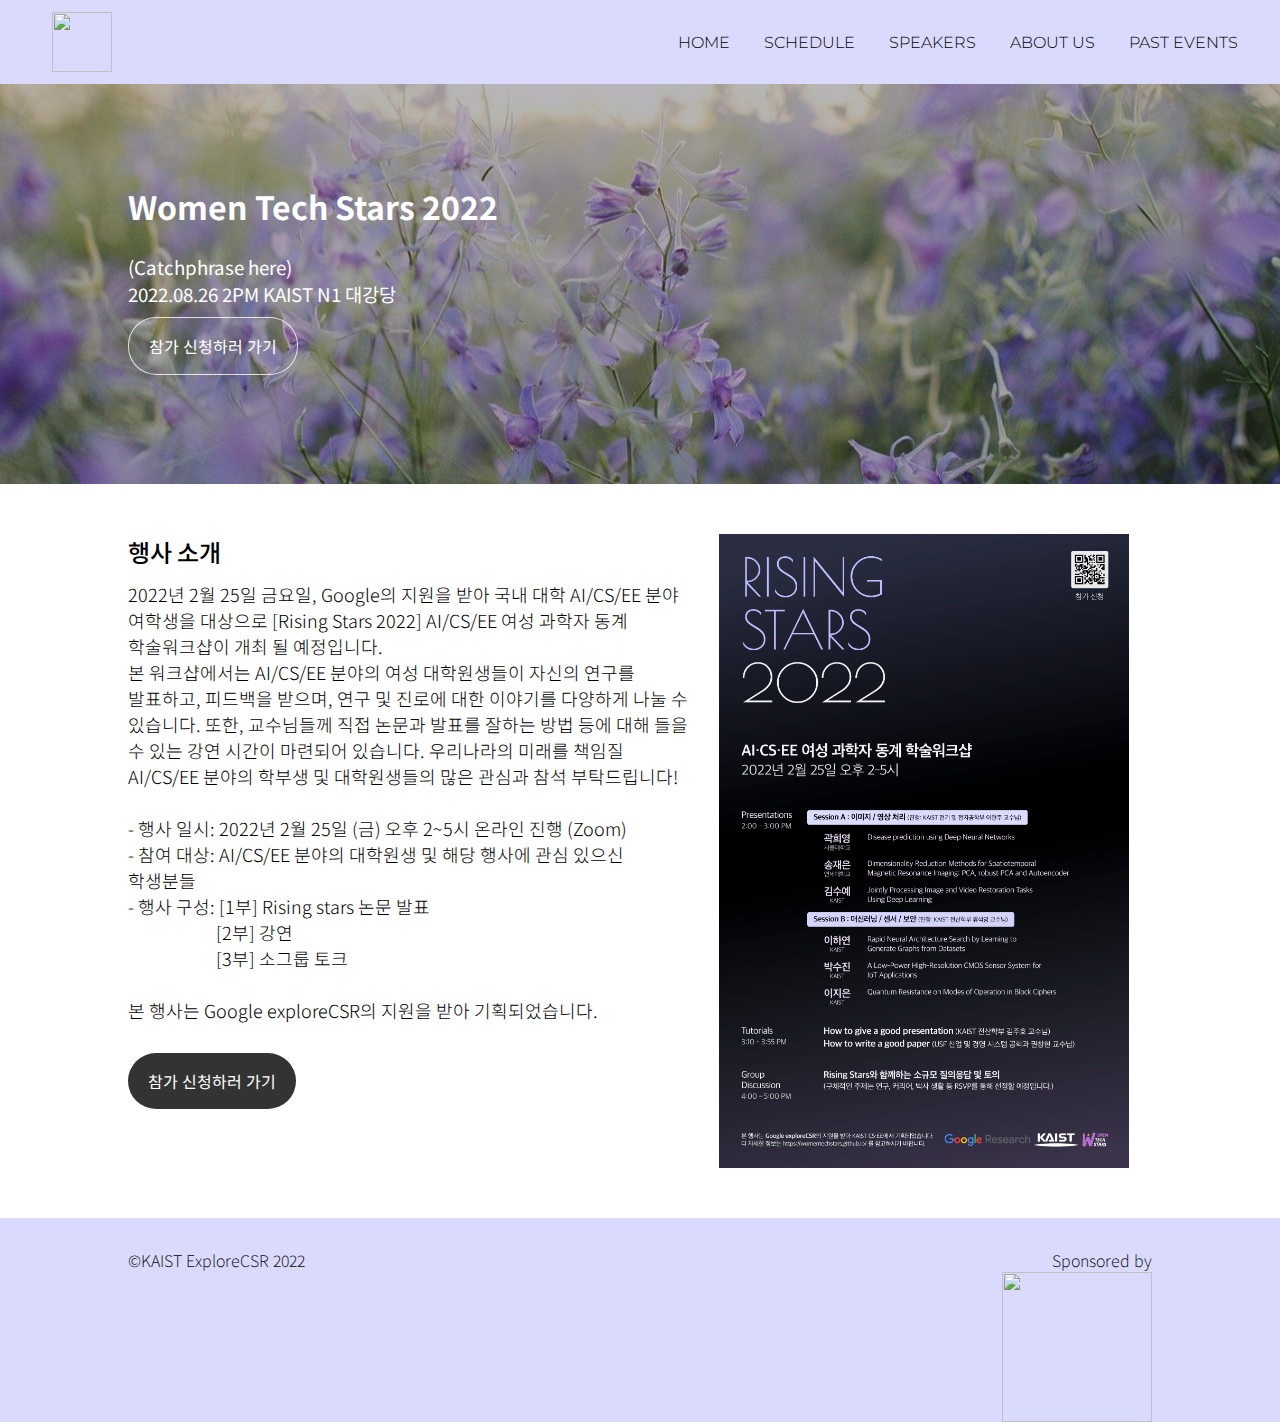
==== index.html @ fede543a "Website semifinal" ====
<head>
	<title>Women Tech Stars 2022 :: KAIST ExploreCSR</title>
	<meta charset="utf-8" />
	<link rel="preconnect" href="https://fonts.googleapis.com" />
	<link rel="preconnect" href="https://fonts.gstatic.com" crossorigin />
	<link
		href="https://fonts.googleapis.com/css2?family=Noto+Sans+KR:wght@300;400;500;900&display=swap"
		rel="stylesheet"
	/>
	<link
		href="https://fonts.googleapis.com/css2?family=Montserrat:wght@300&display=swap"
		rel="stylesheet"
	/>
	<link
		rel="stylesheet"
		href="//use.fontawesome.com/releases/v5.0.7/css/all.css"
	/>
	<meta
		name="viewport"
		content="width=device-width, initial-scale=1, viewport-fit=cover"
	/>
	<meta
		name="description"
		content="Women Tech Stars 2022 :: KAIST ExploreCSR"
	/>
	<link href="style.css" type="text/css" rel="stylesheet" />
</head>

<body>
	<div id="navigation">
		<a href="index.html"
			><img id="home-logo" src="images/logo-whitebg.png"
		/></a>
		<div id="nav-hamburger" onclick="onClickNavButton()">MENU</div>
		<div id="nav-container">
			<a href="index.html" class="nav-item">HOME</a>
			<a href="schedule.html" class="nav-item">SCHEDULE</a>
			<a href="panelists.html" class="nav-item">SPEAKERS</a>
			<a href="about.html" class="nav-item">ABOUT US</a>
			<a href="past.html" class="nav-item">PAST EVENTS</a>
		</div>
	</div>

	<div id="banner">
		<div class="wrapper">
			<div id="inner">
				<h1 style="margin-bottom: 24px">Women Tech Stars 2022</h1>
				<h3>(Catchphrase here)</h3>
				<h3>2022.08.26 2PM KAIST N1 대강당</h4>
				<a
					href="https://docs.google.com/forms/d/e/1FAIpQLSfsxDx7DHjMn0LiwJmzTZGgYs57cMsoDGLiiD-I-JLkEVSkqA/viewform"
					target="blank"
					><button class="button-white">참가 신청하러 가기</button></a
				>
			</div>
		</div>
	</div>

	<main>
		<div id="main">
			<div id="intro" class="infobox">
				<div class="box-title" style="margin-top: 0">행사 소개</div>
				<div>
					2022년 2월 25일 금요일, Google의 지원을 받아 국내 대학 AI/CS/EE 분야
					여학생을 대상으로 [Rising Stars 2022] AI/CS/EE 여성 과학자 동계
					학술워크샵이 개최 될 예정입니다. <br />
					본 워크샵에서는 AI/CS/EE 분야의 여성 대학원생들이 자신의 연구를
					발표하고, 피드백을 받으며, 연구 및 진로에 대한 이야기를 다양하게 나눌
					수 있습니다. 또한, 교수님들께 직접 논문과 발표를 잘하는 방법 등에 대해
					들을 수 있는 강연 시간이 마련되어 있습니다. 우리나라의 미래를 책임질
					AI/CS/EE 분야의 학부생 및 대학원생들의 많은 관심과 참석 부탁드립니다!
					<br /><br />
					- 행사 일시: 2022년 2월 25일 (금) 오후 2~5시 온라인 진행 (Zoom)<br />
					- 참여 대상: AI/CS/EE 분야의 대학원생 및 해당 행사에 관심 있으신
					학생분들<br />
					- 행사 구성: [1부] Rising stars 논문 발표<br />
					&nbsp;&nbsp;&nbsp;&nbsp;&nbsp;&nbsp;&nbsp;&nbsp;&nbsp;&nbsp;&nbsp;&nbsp;&nbsp;&nbsp;&nbsp;&nbsp;
					&nbsp;&nbsp;&nbsp;&nbsp;&nbsp;[2부] 강연<br />
					&nbsp;&nbsp;&nbsp;&nbsp;&nbsp;&nbsp;&nbsp;&nbsp;&nbsp;&nbsp;&nbsp;&nbsp;&nbsp;&nbsp;&nbsp;&nbsp;
					&nbsp;&nbsp;&nbsp;&nbsp;&nbsp;[3부] 소그룹 토크<br /><br />
					본 행사는 Google exploreCSR의 지원을 받아 기획되었습니다.
				</div>

				<a
					href="https://docs.google.com/forms/d/e/1FAIpQLSfsxDx7DHjMn0LiwJmzTZGgYs57cMsoDGLiiD-I-JLkEVSkqA/viewform"
					target="blank"
					><button class="button-dark" id="main-button">
						참가 신청하러 가기
					</button></a
				>
			</div>
			<div>
				<img id="poster" src="images/ExploreCSR_Final_Poster.png" />
			</div>
		</div>
	</main>

	<footer>
		<div id="footer-left">
			<div>©KAIST ExploreCSR 2022</div>
			<!-- <div>Facebook</div> -->
		</div>
		<div id="footer-right">
			Sponsored by <br />
			<img src="images/googleResearch.png" style="width: 150px; height: auto" />
		</div>
	</footer>

	<script src="interaction.js"></script>
</body>
---- style.css ----
* {
	margin: 0;
	padding: 0;
	word-break: keep-all;
}

body {
	color: black;
	font-family: "Noto Sans KR", sans-serif;
	background: #dadafe;
}

button {
	background-image: none;
	background-color: none;
	border: none;
	font-family: "Noto Sans KR", sans-serif;

	font-size: 16px;
	font-weight: 500px;
	padding: 16px 20px;
	border-radius: 28px;
	cursor: pointer;
	margin: 10px 0;
}

.button-white {
	border: rgba(255, 255, 255, 0.8) solid 1px;
	background-color: rgba(255, 255, 255, 0.05);
	color: white;
	transition: all ease-in-out 0.3s;
}

.button-white:hover {
	background-color: rgba(255, 255, 255, 0.2);
	transition: all ease-in-out 0.3s;
}

.button-dark {
	background-color: rgba(0, 0, 0, 0.8);
	color: white;
	transition: all ease-in-out 0.3s;
}

.button-dark:hover {
	background-color: rgba(0, 0, 0, 0.6);
	transition: all ease-in-out 0.3s;
}

#navigation {
	display: flex;
	justify-content: space-between;
	background-color: #dadafe;
	color: black;
	align-items: center;
	padding: 12px;
	height: 60px;
	position: sticky;
	top: 0;
	font-family: "Montserrat";
}

#home-logo {
	width: 60px;
	height: auto;
	margin-left: 40px;
}

a.nav-item {
	text-decoration: none;
	color: black;
	font-weight: 300;
	font-size: 16px;
	margin-right: 30px;
	transition: all ease-in-out 0.3s;
}

a.nav-item:hover {
	border-bottom: thistle solid 1px;
}

#banner {
	width: 100%;
	height: 400px;
	background-image: url("images/banner.jpg");
	background-repeat: no-repeat;
	background-size: cover;
	background-position: center;

	color: white;
	display: flex;
	align-items: center;
	justify-content: flex-start;
}

#banner .wrapper {
	width: 100%;
	height: 100%;
	background-color: #0202024a;
}

#inner {
	max-width: 1024px;
	height: 100%;
	margin: 0 auto;
	display: flex;
	flex-direction: column;
	justify-content: center;
}

#banner h4,
#banner h3 {
	font-weight: 400;
}

main {
	padding: 50px 0; /* Footer height */
	margin: 0 auto;
	width: 100%;
	background-color: white;
	color: black;
}

#main,
#schedule,
#about,
#speakers {
	max-width: 1024px;
	width: 80%;
	margin: 0 auto;
}

#nav-hamburger {
	display: none;
}

#main {
	display: grid;
	grid-template-columns: 55% 40%;
	column-gap: 28px;
}

#poster {
	width: 100%;
	height: auto;
}

@media screen and (max-width: 768px) {
	/*Navigation*/

	#navigation {
		display: flex;
		justify-content: space-between;
		height: 50px;
	}

	#home-logo {
		width: 60px;
		height: auto;
		margin-left: 12px;
	}

	#nav-hamburger {
		display: block;
		margin-right: 12px;
		cursor: pointer;
		color: white;
	}

	#nav-container {
		background-color: #020202;
		display: none;
		position: absolute;
		top: 74px;
		right: 0;
		flex-direction: column;
		box-shadow: rgba(0, 0, 0, 0.3) 0px 10px 10px;
	}

	#nav-container a {
		display: block;
		text-align: right;
		padding: 12px;
		margin: 0 4px;
		font-size: 16px;
	}

	#main {
		display: grid;
		grid-template-columns: 1fr;
		row-gap: 24px;
	}

	#main,
	#schedule,
	#about {
		width: 90%;
	}
}

footer {
	width: 80%;
	height: 100px;
	display: flex;
	padding: 10px 10%;
	justify-content: space-between;
	font-weight: 200;
	background-color: #dadafe;
}

#footer-left {
	margin-top: 20px;
	text-align: left;
}

#footer-right {
	margin-top: 20px;
	text-align: right;
}

@media screen and (max-width: 768px) {
	footer {
		width: 80%;
		display: block;
		padding: 10px 10%;
		justify-content: space-between;
	}

	#footer-left {
		margin-top: 8px;
		text-align: left;
	}

	#footer-right {
		margin-top: 8px;
		text-align: left;
	}
}

#intro {
	font-size: 18px;
	font-weight: 300;
}

.box-title {
	font-weight: 500;
	font-size: 24px;
	margin: 12px 0;
}

#main-button {
	margin-top: 30px;
}

/*General Pages*/

.page-title {
	font-weight: 500;
	font-size: 32px;

	color: #9d56e5;
	width: 100%;
	padding: 10px 0;
}

.page-title-text {
	margin: 10px auto;
	max-width: 1024px;
	width: 80%;
}

@media screen and (max-width: 768px) {
	.page-title {
		font-size: 24px;
	}
}

/*Schedule page*/

#session-wrapper {
	display: grid;
	grid-template-columns: 50% 50%;
}

#schedule {
	background-color: white;
	color: black;
	padding: 28px 16px;
}

table {
	line-height: 2;
	font-size: 18px;
	width: 100%;
	border-collapse: collapse;
	color: black;
}

thead {
	font-weight: 500;
}

tbody {
	font-weight: 300;
	text-align: center;
}

td {
	border: 1px solid black;
}

.name {
	font-size: 20px;
	font-weight: 500;
}
.title {
	font-size: 16px;
}

table {
	margin-top: 16px;
}

@media screen and (max-width: 768px) {
	table {
		font-size: 14px;
	}

	td {
		padding: 3px;
	}

	.name {
		font-size: 14px;
		font-weight: 500;
	}
	.title {
		font-size: 12px;
	}
}

.time-range {
	font-weight: 300;
}

.session-title {
	background-color: #dadafe;
	color: black;
	font-size: 16px;
	padding: 4px 8px;
	border-radius: 4px;
}

.session-info {
	font-size: 12px;
	font-weight: 300;
}

.session {
	padding: 0 12px;
	margin-bottom: 20px;
}

.session-presentation,
.tutorial-presentation {
	border: #dadafe solid 1px;
	border-radius: 4px;
	margin-top: 8px;
	padding: 8px;
}

.presenter {
	display: grid;
	grid-template-columns: 70px auto;
	grid-template-rows: auto auto;
	margin-bottom: 8px;
}

.presenter-name {
	grid-row-start: 1;
	grid-row-end: 3;
	font-size: 20px;
	font-weight: 500;
	align-self: center;
}

.presenter-affil,
.presenter-reserach {
	font-size: 12px;
	font-weight: 300;
	color: gray;
}

.tutorial-presentation .presenter-affil {
	grid-row-start: 1;
	grid-row-end: 3;
	align-self: flex-end;
	margin-bottom: 4px;
}

.tutorial-presentation {
	margin-top: 0;
	margin-bottom: 12px;
}

#tutorials {
	padding: 0 12px;
	padding: 0 12px;
	padding: 0 12px;
	margin-bottom: 20px;
}

.p-title {
	font-size: 16px;
	font-weight: 300;
}

.d-title {
	font-size: 20px;
	font-weight: 500;
	padding: 0 12px;
}

@media screen and (max-width: 1150px) {
	#session-wrapper {
		display: grid;
		grid-template-columns: 1fr;
		grid-template-rows: auto auto;
	}
}

@media screen and (max-width: 768px) {
	#schedule {
		display: grid;
		padding: 0px 8px;
		grid-template-columns: 1fr;
		place-items: center;
	}

	.session,
	#tutorials {
		padding: 0;
		width: 100%;
	}

	.time {
		margin-bottom: 20px;
		text-align: center;
	}

	.d-title {
		font-size: 20px;
		text-align: center;
	}
}

/* Panelists Page */

.panel-wrapper {
	display: flex;
	flex-wrap: wrap;
	width: 100%;
}

.panel-format {
	box-shadow: 0px 0px 16px 0px rgba(0, 0, 0, 0.2);
	padding: 32px;
	border-radius: 5px;
	margin: 12px 16px;
	display: grid;

	grid-template-columns: 100px 1fr;
	column-gap: 16px;
	row-gap: 16px;
	max-width: 600px;

	margin: 32px auto;
}

.panel-format .info {
	font-size: 12px;
	font-weight: 500;
	color: gray;
	text-align: right;
	align-self: center;
}

.panel-image {
	height: 200px;
	width: 200px;
	background-size: cover;
	border-radius: 100%;
	margin: 8px auto;
}

.panel-job {
	list-style-position: inside;
}

.panel-titlebox {
	grid-column-start: 1;
	grid-column-end: 3;
	justify-self: center;
	justify-content: center;
}

.panel-tag-wrapper {
	grid-column-start: 1;
	grid-column-end: 3;
	justify-self: center;
	justify-content: center;
	display: flex;
	flex-wrap: wrap;
}

.panel-tag {
	padding: 4px 12px;
	background-color: #dadafe;
	margin: 8px 8px 0;
	border-radius: 20px;
}

.panel-basicinfo {
	display: flex;
	align-items: center;
}

.panel-name {
	font-weight: 500;
	font-size: 20px;
	margin-right: 20px;
}

.panel-message {
	grid-column-start: 1;
	grid-column-end: 3;
	text-align: center;
	font-size: 20px;
	font-weight: 200;
	padding: 24px;
	font-style: italic;
}

@media screen and (max-width: 768px) {
	.panel-format {
		grid-template-columns: 100%;
		row-gap: 16px;
		max-width: 600px;
	}

	.panel-format * {
		grid-column: 1;
	}
	.panel-format .info {
		text-align: left;
		align-self: center;
	}
}

/* About us page */

.subtitle {
	font-weight: 500;
	font-size: 24px;
	margin-top: 16px;
}

.teams {
	font-weight: 500;
	font-size: 18px;
	margin-top: 8px;
}

.member-wrapper {
	display: flex;
	flex-wrap: wrap;
}

.member {
	font-size: 16px;
	margin: 24px 36px;
	margin-left: 0;
	text-align: center;
	border: 1px solid #dadafe;
	padding: 24px;
	border-radius: 12px;
}

.member-image {
	width: 200px;
	height: 200px;
	background-size: cover;
	background-position: center;
	background-repeat: no-repeat;
	border-radius: 100%;
}

.member-name {
	font-size: 18px;
	font-weight: 500;
	margin: 16px 0;
}
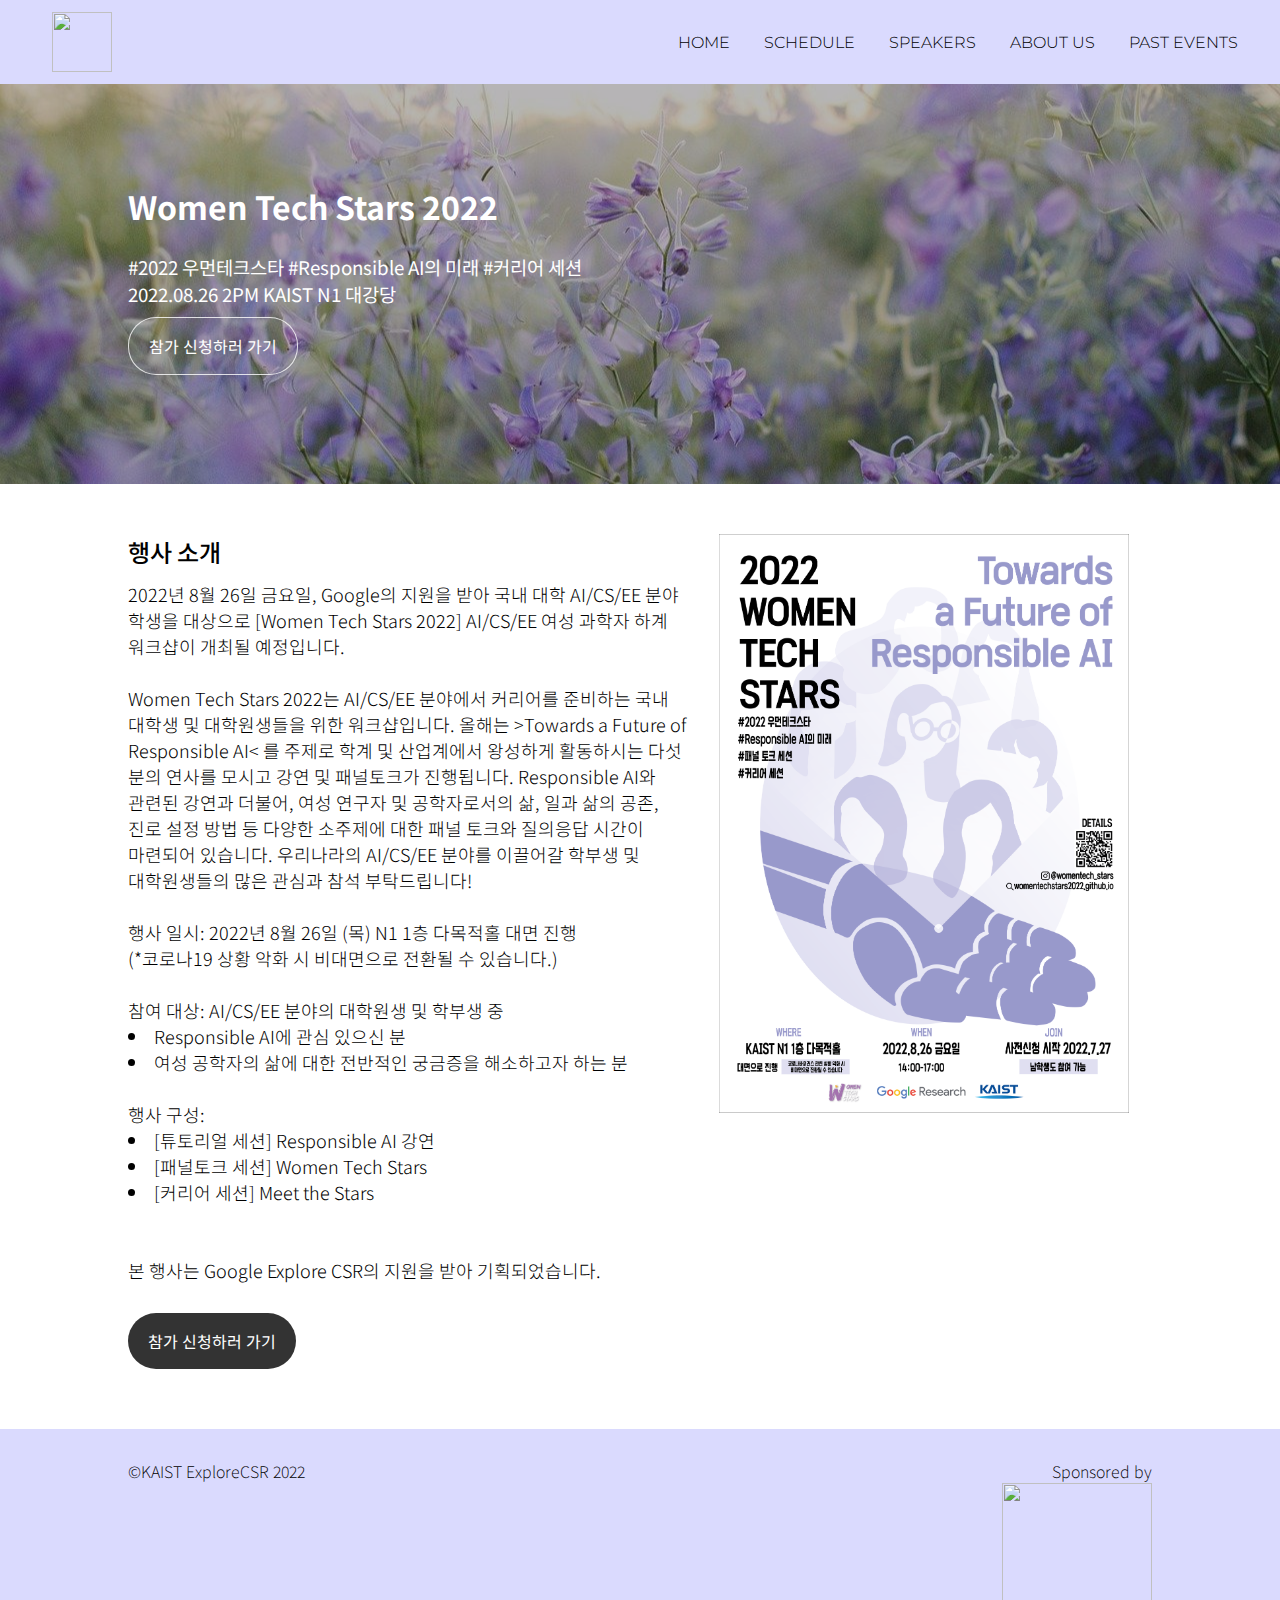
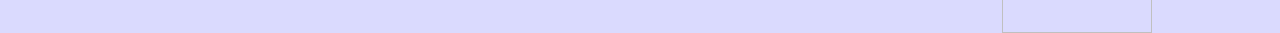
==== commit 8953a127: "Update content" ====
--- a/index.html
+++ b/index.html
@@ -45,10 +45,10 @@
 		<div class="wrapper">
 			<div id="inner">
 				<h1 style="margin-bottom: 24px">Women Tech Stars 2022</h1>
-				<h3>(Catchphrase here)</h3>
+				<h3>#2022 우먼테크스타 #Responsible AI의 미래 #커리어 세션</h3>
 				<h3>2022.08.26 2PM KAIST N1 대강당</h4>
 				<a
-					href="https://docs.google.com/forms/d/e/1FAIpQLSfsxDx7DHjMn0LiwJmzTZGgYs57cMsoDGLiiD-I-JLkEVSkqA/viewform"
+					href="https://docs.google.com/forms/d/e/1FAIpQLScc_BqpZu6fymMEt4XFqSOQVyRVrcME_x2HJW0qd6ZwgBFG1A/viewform"
 					target="blank"
 					><button class="button-white">참가 신청하러 가기</button></a
 				>
@@ -61,28 +61,31 @@
 			<div id="intro" class="infobox">
 				<div class="box-title" style="margin-top: 0">행사 소개</div>
 				<div>
-					2022년 2월 25일 금요일, Google의 지원을 받아 국내 대학 AI/CS/EE 분야
-					여학생을 대상으로 [Rising Stars 2022] AI/CS/EE 여성 과학자 동계
-					학술워크샵이 개최 될 예정입니다. <br />
-					본 워크샵에서는 AI/CS/EE 분야의 여성 대학원생들이 자신의 연구를
-					발표하고, 피드백을 받으며, 연구 및 진로에 대한 이야기를 다양하게 나눌
-					수 있습니다. 또한, 교수님들께 직접 논문과 발표를 잘하는 방법 등에 대해
-					들을 수 있는 강연 시간이 마련되어 있습니다. 우리나라의 미래를 책임질
-					AI/CS/EE 분야의 학부생 및 대학원생들의 많은 관심과 참석 부탁드립니다!
+					2022년 8월 26일 금요일, Google의 지원을 받아 국내 대학 AI/CS/EE 분야 학생을 대상으로 [Women Tech Stars 2022] AI/CS/EE 여성 과학자 하계 워크샵이 개최될 예정입니다.
+					
+					<br /><br />Women Tech Stars 2022는 AI/CS/EE 분야에서 커리어를 준비하는 국내 대학생 및 대학원생들을 위한 워크샵입니다. 올해는 &gt;Towards a Future of Responsible AI&lt; 를 주제로 학계 및 산업계에서 왕성하게 활동하시는 다섯 분의 연사를 모시고 강연 및 패널토크가 진행됩니다. Responsible AI와 관련된 강연과 더불어, 여성 연구자 및 공학자로서의 삶, 일과 삶의 공존, 진로 설정 방법 등 다양한 소주제에 대한 패널 토크와 질의응답 시간이 마련되어 있습니다. 우리나라의 AI/CS/EE 분야를 이끌어갈 학부생 및 대학원생들의 많은 관심과 참석 부탁드립니다!
 					<br /><br />
-					- 행사 일시: 2022년 2월 25일 (금) 오후 2~5시 온라인 진행 (Zoom)<br />
-					- 참여 대상: AI/CS/EE 분야의 대학원생 및 해당 행사에 관심 있으신
-					학생분들<br />
-					- 행사 구성: [1부] Rising stars 논문 발표<br />
-					&nbsp;&nbsp;&nbsp;&nbsp;&nbsp;&nbsp;&nbsp;&nbsp;&nbsp;&nbsp;&nbsp;&nbsp;&nbsp;&nbsp;&nbsp;&nbsp;
-					&nbsp;&nbsp;&nbsp;&nbsp;&nbsp;[2부] 강연<br />
-					&nbsp;&nbsp;&nbsp;&nbsp;&nbsp;&nbsp;&nbsp;&nbsp;&nbsp;&nbsp;&nbsp;&nbsp;&nbsp;&nbsp;&nbsp;&nbsp;
-					&nbsp;&nbsp;&nbsp;&nbsp;&nbsp;[3부] 소그룹 토크<br /><br />
-					본 행사는 Google exploreCSR의 지원을 받아 기획되었습니다.
+					행사 일시: 2022년 8월 26일 (목) N1 1층 다목적홀 대면 진행 <br />(*코로나19 상황 악화 시 비대면으로 전환될 수 있습니다.) 
+					<br /><br />
+					참여 대상: AI/CS/EE 분야의 대학원생 및 학부생 중
+					<ul style="list-style-position:inside;">
+						<li>Responsible AI에 관심 있으신 분</li>
+						<li>여성 공학자의 삶에 대한 전반적인 궁금증을 해소하고자 하는 분</li>
+					</ul><br />
+					행사 구성:
+					<ul style="list-style-position:inside;">
+						<li>[튜토리얼 세션] Responsible AI 강연</li>
+						<li>[패널토크 세션] Women Tech Stars</li>
+						<li>[커리어 세션] Meet the Stars</li>
+					</ul>
+
+					<br /><br />
+					본 행사는 Google Explore CSR의 지원을 받아 기획되었습니다.
+				
 				</div>
 
 				<a
-					href="https://docs.google.com/forms/d/e/1FAIpQLSfsxDx7DHjMn0LiwJmzTZGgYs57cMsoDGLiiD-I-JLkEVSkqA/viewform"
+					href="https://docs.google.com/forms/d/e/1FAIpQLScc_BqpZu6fymMEt4XFqSOQVyRVrcME_x2HJW0qd6ZwgBFG1A/viewform"
 					target="blank"
 					><button class="button-dark" id="main-button">
 						참가 신청하러 가기
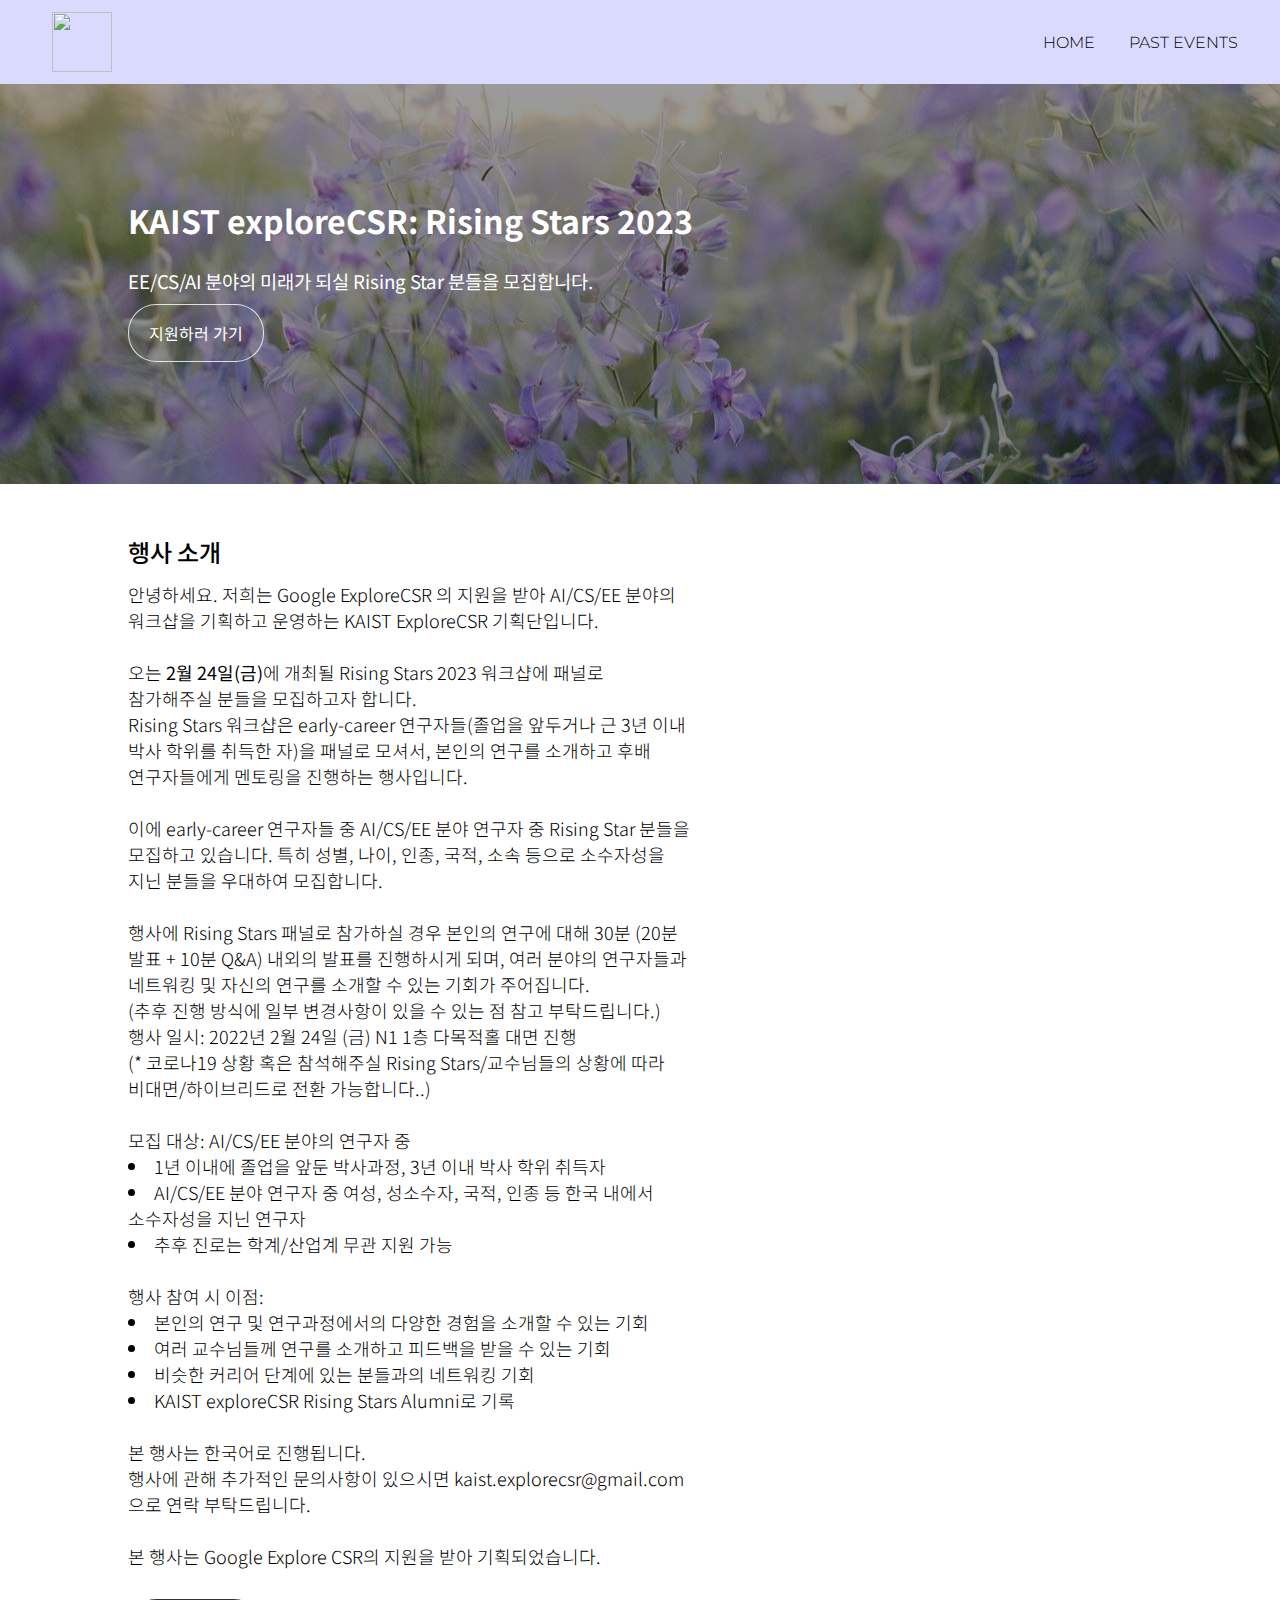
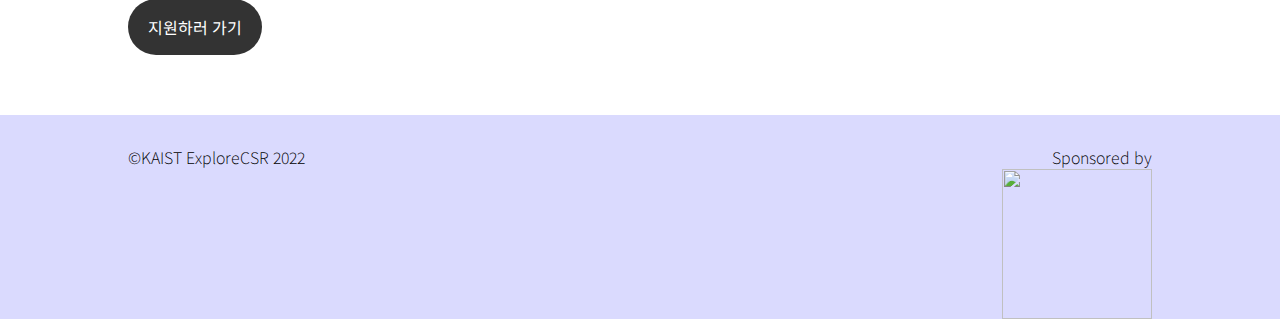
==== commit 309240c5: "Recruit form" ====
--- a/index.html
+++ b/index.html
@@ -5,38 +5,25 @@
 	<link rel="preconnect" href="https://fonts.gstatic.com" crossorigin />
 	<link
 		href="https://fonts.googleapis.com/css2?family=Noto+Sans+KR:wght@300;400;500;900&display=swap"
-		rel="stylesheet"
-	/>
+		rel="stylesheet" />
 	<link
 		href="https://fonts.googleapis.com/css2?family=Montserrat:wght@300&display=swap"
-		rel="stylesheet"
-	/>
-	<link
-		rel="stylesheet"
-		href="//use.fontawesome.com/releases/v5.0.7/css/all.css"
-	/>
-	<meta
-		name="viewport"
-		content="width=device-width, initial-scale=1, viewport-fit=cover"
-	/>
-	<meta
-		name="description"
-		content="Women Tech Stars 2022 :: KAIST ExploreCSR"
-	/>
+		rel="stylesheet" />
+	<link rel="stylesheet" href="//use.fontawesome.com/releases/v5.0.7/css/all.css" />
+	<meta name="viewport" content="width=device-width, initial-scale=1, viewport-fit=cover" />
+	<meta name="description" content="Women Tech Stars 2022 :: KAIST ExploreCSR" />
 	<link href="style.css" type="text/css" rel="stylesheet" />
 </head>
 
 <body>
 	<div id="navigation">
-		<a href="index.html"
-			><img id="home-logo" src="images/logo-whitebg.png"
-		/></a>
+		<a href="index.html"><img id="home-logo" src="images/logo-whitebg.png" /></a>
 		<div id="nav-hamburger" onclick="onClickNavButton()">MENU</div>
 		<div id="nav-container">
 			<a href="index.html" class="nav-item">HOME</a>
-			<a href="schedule.html" class="nav-item">SCHEDULE</a>
+			<!-- <a href="schedule.html" class="nav-item">SCHEDULE</a>
 			<a href="panelists.html" class="nav-item">SPEAKERS</a>
-			<a href="about.html" class="nav-item">ABOUT US</a>
+			<a href="about.html" class="nav-item">ABOUT US</a> -->
 			<a href="past.html" class="nav-item">PAST EVENTS</a>
 		</div>
 	</div>
@@ -44,13 +31,12 @@
 	<div id="banner">
 		<div class="wrapper">
 			<div id="inner">
-				<h1 style="margin-bottom: 24px">Women Tech Stars 2022</h1>
-				<h3>#2022 우먼테크스타 #Responsible AI의 미래 #커리어 세션</h3>
-				<h3>2022.08.26 2PM KAIST N1 대강당</h4>
+				<h1 style="margin-bottom: 24px">KAIST exploreCSR: Rising Stars 2023</h1>
+				<h3>EE/CS/AI 분야의 미래가 되실 Rising Star 분들을 모집합니다.</h3>
 				<a
-					href="https://docs.google.com/forms/d/e/1FAIpQLScc_BqpZu6fymMEt4XFqSOQVyRVrcME_x2HJW0qd6ZwgBFG1A/viewform"
+					href="https://docs.google.com/forms/d/e/1FAIpQLScnqf37rNKDhEH9GFgbvN8Us3t_uQ9ixOINNMpo739LPHUvnw/viewform"
 					target="blank"
-					><button class="button-white">참가 신청하러 가기</button></a
+					><button class="button-white">지원하러 가기</button></a
 				>
 			</div>
 		</div>
@@ -61,39 +47,53 @@
 			<div id="intro" class="infobox">
 				<div class="box-title" style="margin-top: 0">행사 소개</div>
 				<div>
-					2022년 8월 26일 금요일, Google의 지원을 받아 국내 대학 AI/CS/EE 분야 학생을 대상으로 [Women Tech Stars 2022] AI/CS/EE 여성 과학자 하계 워크샵이 개최될 예정입니다.
-					
-					<br /><br />Women Tech Stars 2022는 AI/CS/EE 분야에서 커리어를 준비하는 국내 대학생 및 대학원생들을 위한 워크샵입니다. 올해는 &gt;Towards a Future of Responsible AI&lt; 를 주제로 학계 및 산업계에서 왕성하게 활동하시는 다섯 분의 연사를 모시고 강연 및 패널토크가 진행됩니다. Responsible AI와 관련된 강연과 더불어, 여성 연구자 및 공학자로서의 삶, 일과 삶의 공존, 진로 설정 방법 등 다양한 소주제에 대한 패널 토크와 질의응답 시간이 마련되어 있습니다. 우리나라의 AI/CS/EE 분야를 이끌어갈 학부생 및 대학원생들의 많은 관심과 참석 부탁드립니다!
-					<br /><br />
-					행사 일시: 2022년 8월 26일 (목) N1 1층 다목적홀 대면 진행 <br />(*코로나19 상황 악화 시 비대면으로 전환될 수 있습니다.) 
-					<br /><br />
-					참여 대상: AI/CS/EE 분야의 대학원생 및 학부생 중
-					<ul style="list-style-position:inside;">
-						<li>Responsible AI에 관심 있으신 분</li>
-						<li>여성 공학자의 삶에 대한 전반적인 궁금증을 해소하고자 하는 분</li>
-					</ul><br />
-					행사 구성:
-					<ul style="list-style-position:inside;">
-						<li>[튜토리얼 세션] Responsible AI 강연</li>
-						<li>[패널토크 세션] Women Tech Stars</li>
-						<li>[커리어 세션] Meet the Stars</li>
+					안녕하세요. 저희는 Google ExploreCSR 의 지원을 받아 AI/CS/EE 분야의 워크샵을 기획하고
+					운영하는 KAIST ExploreCSR 기획단입니다.
+
+					<br /><br />오는 <strong>2월 24일(금)</strong>에 개최될 Rising Stars 2023 워크샵에 패널로
+					참가해주실 분들을 모집하고자 합니다. <br />Rising Stars 워크샵은 early-career
+					연구자들(졸업을 앞두거나 근 3년 이내 박사 학위를 취득한 자)을 패널로 모셔서, 본인의 연구를
+					소개하고 후배 연구자들에게 멘토링을 진행하는 행사입니다. <br /><br />
+
+					이에 early-career 연구자들 중 AI/CS/EE 분야 연구자 중 Rising Star 분들을 모집하고
+					있습니다. 특히 성별, 나이, 인종, 국적, 소속 등으로 소수자성을 지닌 분들을 우대하여
+					모집합니다.  <br /><br />
+					행사에 Rising Stars 패널로 참가하실 경우 본인의 연구에 대해 30분 (20분 발표 + 10분 Q&A)
+					내외의 발표를 진행하시게 되며, 여러 분야의 연구자들과 네트워킹 및 자신의 연구를 소개할 수
+					있는 기회가 주어집니다.
+					<br />(추후 진행 방식에 일부 변경사항이 있을 수 있는 점 참고 부탁드립니다.) 행사 일시:
+					2022년 2월 24일 (금) N1 1층 다목적홀 대면 진행 <br />(* 코로나19 상황 혹은 참석해주실
+					Rising Stars/교수님들의 상황에 따라 비대면/하이브리드로 전환 가능합니다..) <br /><br />
+
+					모집 대상: AI/CS/EE 분야의 연구자 중
+					<ul style="list-style-position: inside">
+						<li>1년 이내에 졸업을 앞둔 박사과정, 3년 이내 박사 학위 취득자</li>
+						<li>
+							AI/CS/EE 분야 연구자 중 여성, 성소수자, 국적, 인종 등 한국 내에서 소수자성을 지닌
+							연구자
+						</li>
+						<li>추후 진로는 학계/산업계 무관 지원 가능</li>
+					</ul>
+					<br />
+					행사 참여 시 이점:
+					<ul style="list-style-position: inside">
+						<li>본인의 연구 및 연구과정에서의 다양한 경험을 소개할 수 있는 기회</li>
+						<li>여러 교수님들께 연구를 소개하고 피드백을 받을 수 있는 기회</li>
+						<li>비슷한 커리어 단계에 있는 분들과의 네트워킹 기회</li>
+						<li>KAIST exploreCSR Rising Stars Alumni로 기록</li>
 					</ul>
 
-					<br /><br />
+					<br />본 행사는 한국어로 진행됩니다.<br />
+					행사에 관해 추가적인 문의사항이 있으시면 kaist.explorecsr@gmail.com 으로 연락
+					부탁드립니다.<br /><br />
 					본 행사는 Google Explore CSR의 지원을 받아 기획되었습니다.
-				
 				</div>
 
 				<a
 					href="https://docs.google.com/forms/d/e/1FAIpQLScc_BqpZu6fymMEt4XFqSOQVyRVrcME_x2HJW0qd6ZwgBFG1A/viewform"
 					target="blank"
-					><button class="button-dark" id="main-button">
-						참가 신청하러 가기
-					</button></a
+					><button class="button-dark" id="main-button">지원하러 가기</button></a
 				>
-			</div>
-			<div>
-				<img id="poster" src="images/ExploreCSR_Final_Poster.png" />
 			</div>
 		</div>
 	</main>
--- a/style.css
+++ b/style.css
@@ -96,7 +96,7 @@
 #banner .wrapper {
 	width: 100%;
 	height: 100%;
-	background-color: #0202024a;
+	background-color: #02020265;
 }
 
 #inner {
@@ -106,6 +106,7 @@
 	display: flex;
 	flex-direction: column;
 	justify-content: center;
+	padding: 0 24px;
 }
 
 #banner h4,
@@ -164,11 +165,11 @@
 		display: block;
 		margin-right: 12px;
 		cursor: pointer;
-		color: white;
+		color: black;
 	}
 
 	#nav-container {
-		background-color: #020202;
+		background-color: white;
 		display: none;
 		position: absolute;
 		top: 74px;
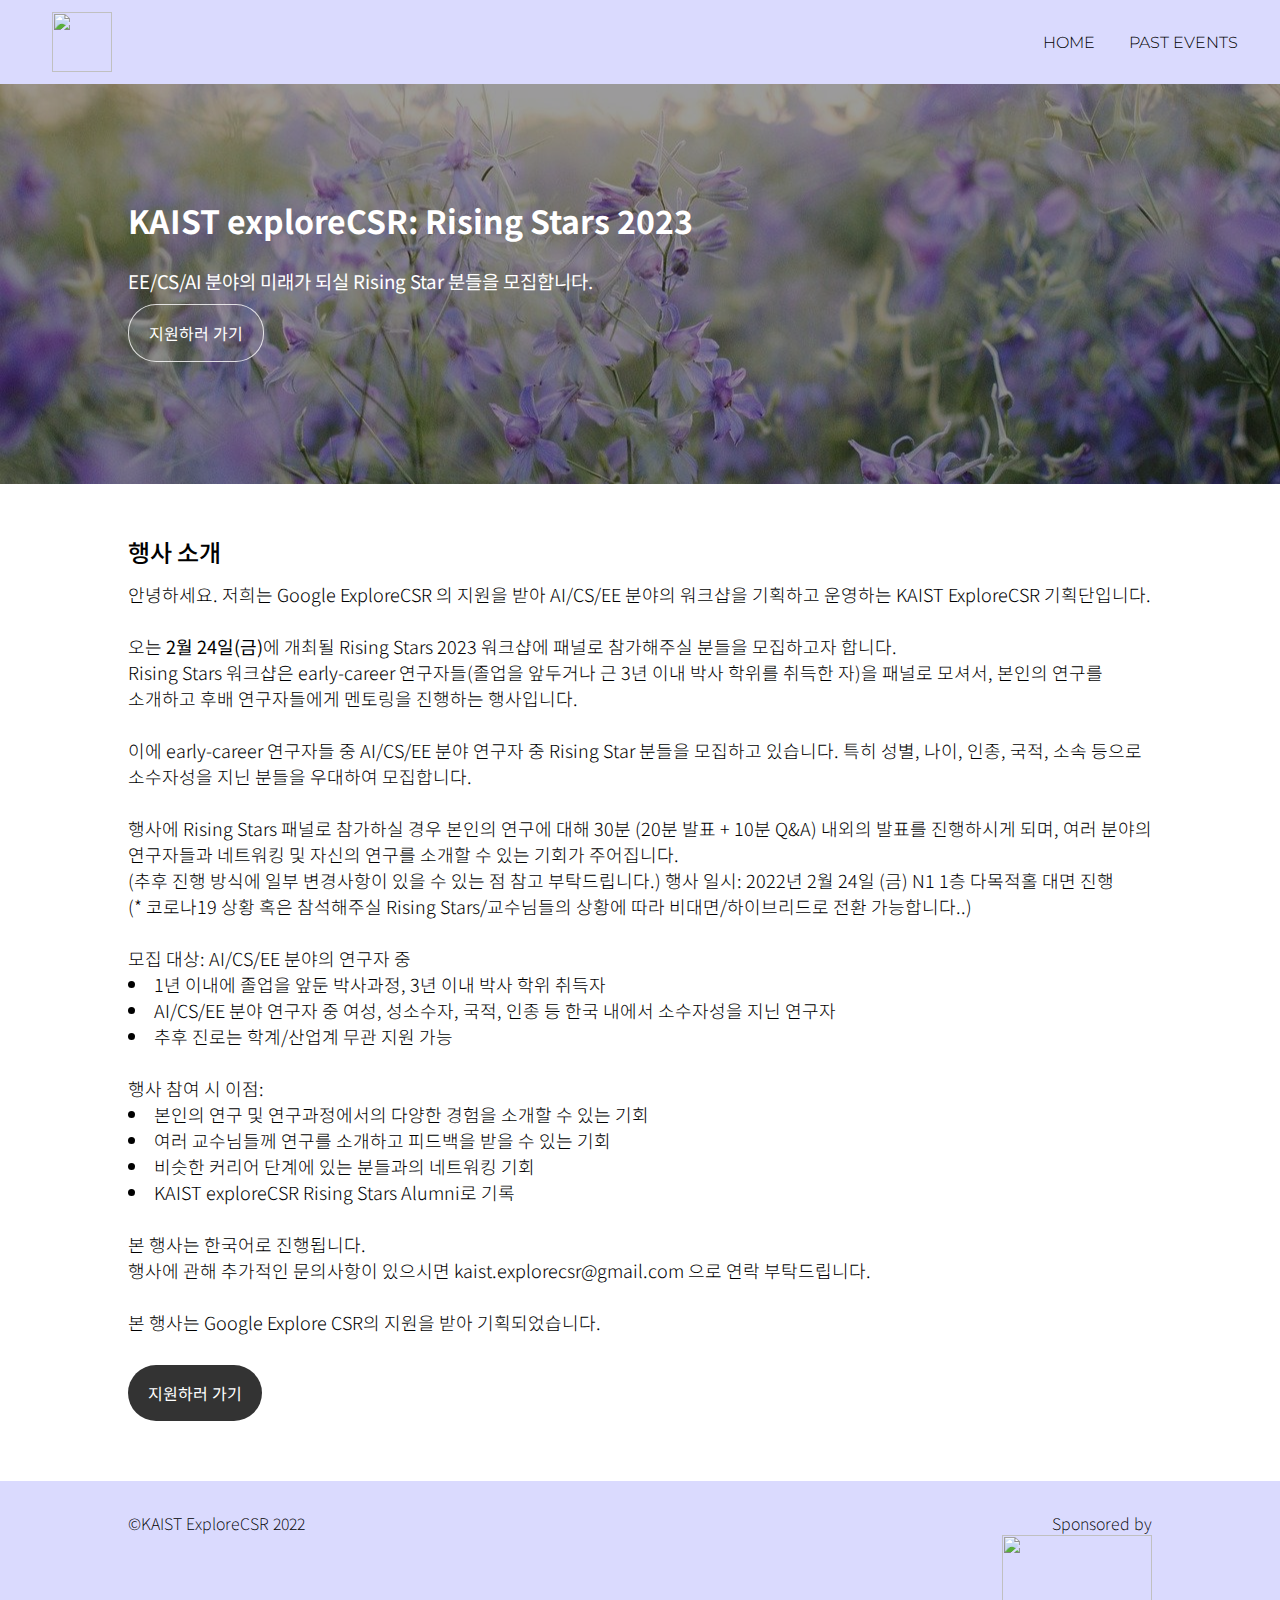
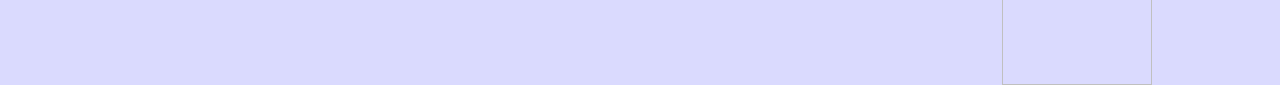
==== commit 9838cc2a: "Fix link" ====
--- a/index.html
+++ b/index.html
@@ -90,7 +90,7 @@
 				</div>
 
 				<a
-					href="https://docs.google.com/forms/d/e/1FAIpQLScc_BqpZu6fymMEt4XFqSOQVyRVrcME_x2HJW0qd6ZwgBFG1A/viewform"
+					href="https://docs.google.com/forms/d/e/1FAIpQLScnqf37rNKDhEH9GFgbvN8Us3t_uQ9ixOINNMpo739LPHUvnw/viewform"
 					target="blank"
 					><button class="button-dark" id="main-button">지원하러 가기</button></a
 				>
--- a/style.css
+++ b/style.css
@@ -137,8 +137,7 @@
 
 #main {
 	display: grid;
-	grid-template-columns: 55% 40%;
-	column-gap: 28px;
+	grid-template-columns: 1fr;
 }
 
 #poster {
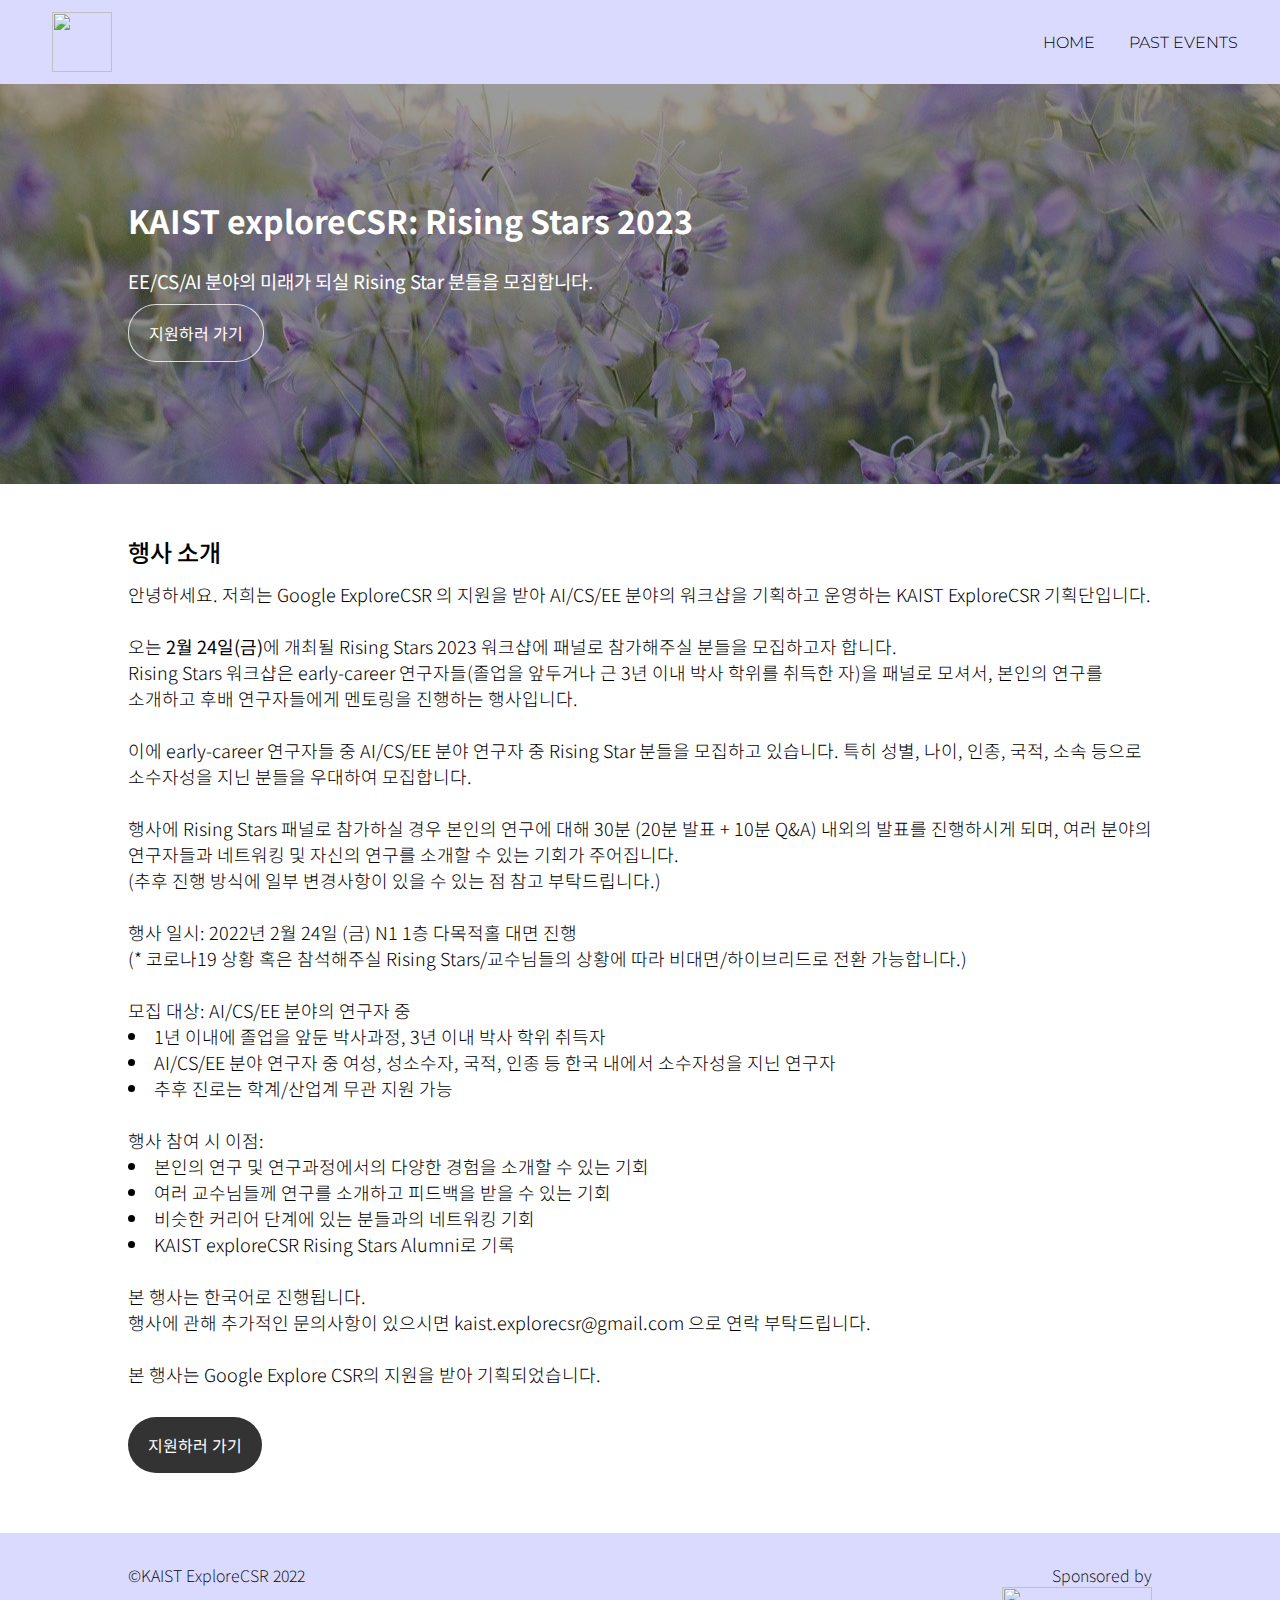
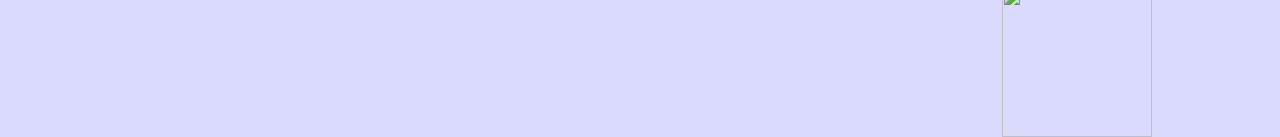
==== commit d31bea09: "fix typo" ====
--- a/index.html
+++ b/index.html
@@ -1,5 +1,5 @@
 <head>
-	<title>Women Tech Stars 2022 :: KAIST ExploreCSR</title>
+	<title>Rising Stars 2023 :: KAIST ExploreCSR</title>
 	<meta charset="utf-8" />
 	<link rel="preconnect" href="https://fonts.googleapis.com" />
 	<link rel="preconnect" href="https://fonts.gstatic.com" crossorigin />
@@ -61,9 +61,10 @@
 					행사에 Rising Stars 패널로 참가하실 경우 본인의 연구에 대해 30분 (20분 발표 + 10분 Q&A)
 					내외의 발표를 진행하시게 되며, 여러 분야의 연구자들과 네트워킹 및 자신의 연구를 소개할 수
 					있는 기회가 주어집니다.
-					<br />(추후 진행 방식에 일부 변경사항이 있을 수 있는 점 참고 부탁드립니다.) 행사 일시:
-					2022년 2월 24일 (금) N1 1층 다목적홀 대면 진행 <br />(* 코로나19 상황 혹은 참석해주실
-					Rising Stars/교수님들의 상황에 따라 비대면/하이브리드로 전환 가능합니다..) <br /><br />
+					<br />(추후 진행 방식에 일부 변경사항이 있을 수 있는 점 참고 부탁드립니다.)
+					<br /><br />행사 일시: 2022년 2월 24일 (금) N1 1층 다목적홀 대면 진행 <br />(* 코로나19
+					상황 혹은 참석해주실 Rising Stars/교수님들의 상황에 따라 비대면/하이브리드로 전환
+					가능합니다.) <br /><br />
 
 					모집 대상: AI/CS/EE 분야의 연구자 중
 					<ul style="list-style-position: inside">
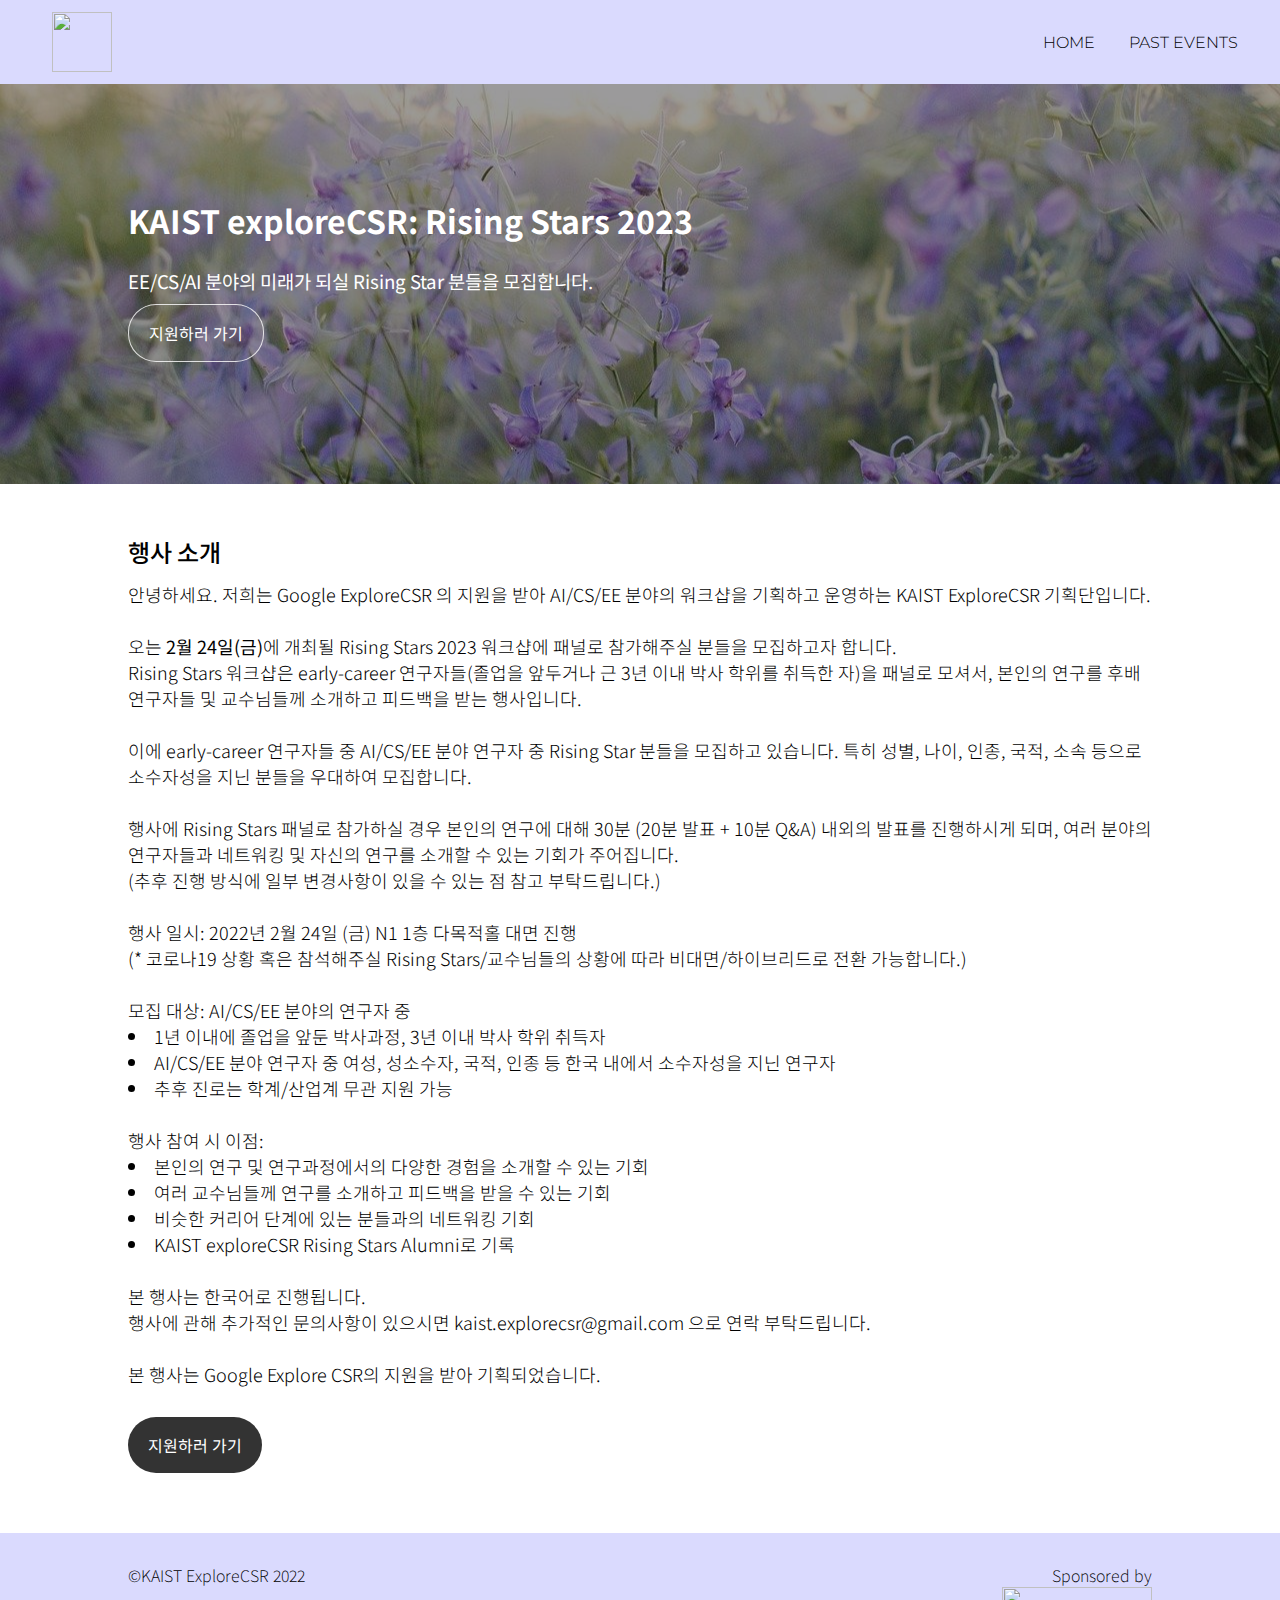
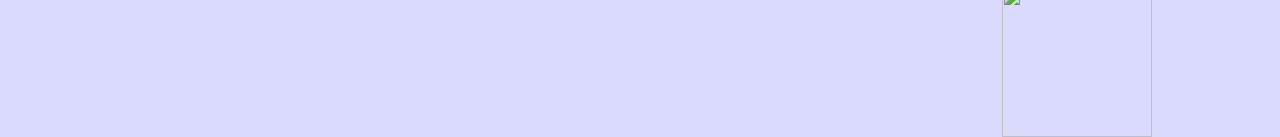
==== commit 70fbff72: "minor" ====
--- a/index.html
+++ b/index.html
@@ -53,7 +53,7 @@
 					<br /><br />오는 <strong>2월 24일(금)</strong>에 개최될 Rising Stars 2023 워크샵에 패널로
 					참가해주실 분들을 모집하고자 합니다. <br />Rising Stars 워크샵은 early-career
 					연구자들(졸업을 앞두거나 근 3년 이내 박사 학위를 취득한 자)을 패널로 모셔서, 본인의 연구를
-					소개하고 후배 연구자들에게 멘토링을 진행하는 행사입니다. <br /><br />
+					후배 연구자들 및 교수님들께 소개하고 피드백을 받는 행사입니다. <br /><br />
 
 					이에 early-career 연구자들 중 AI/CS/EE 분야 연구자 중 Rising Star 분들을 모집하고
 					있습니다. 특히 성별, 나이, 인종, 국적, 소속 등으로 소수자성을 지닌 분들을 우대하여
